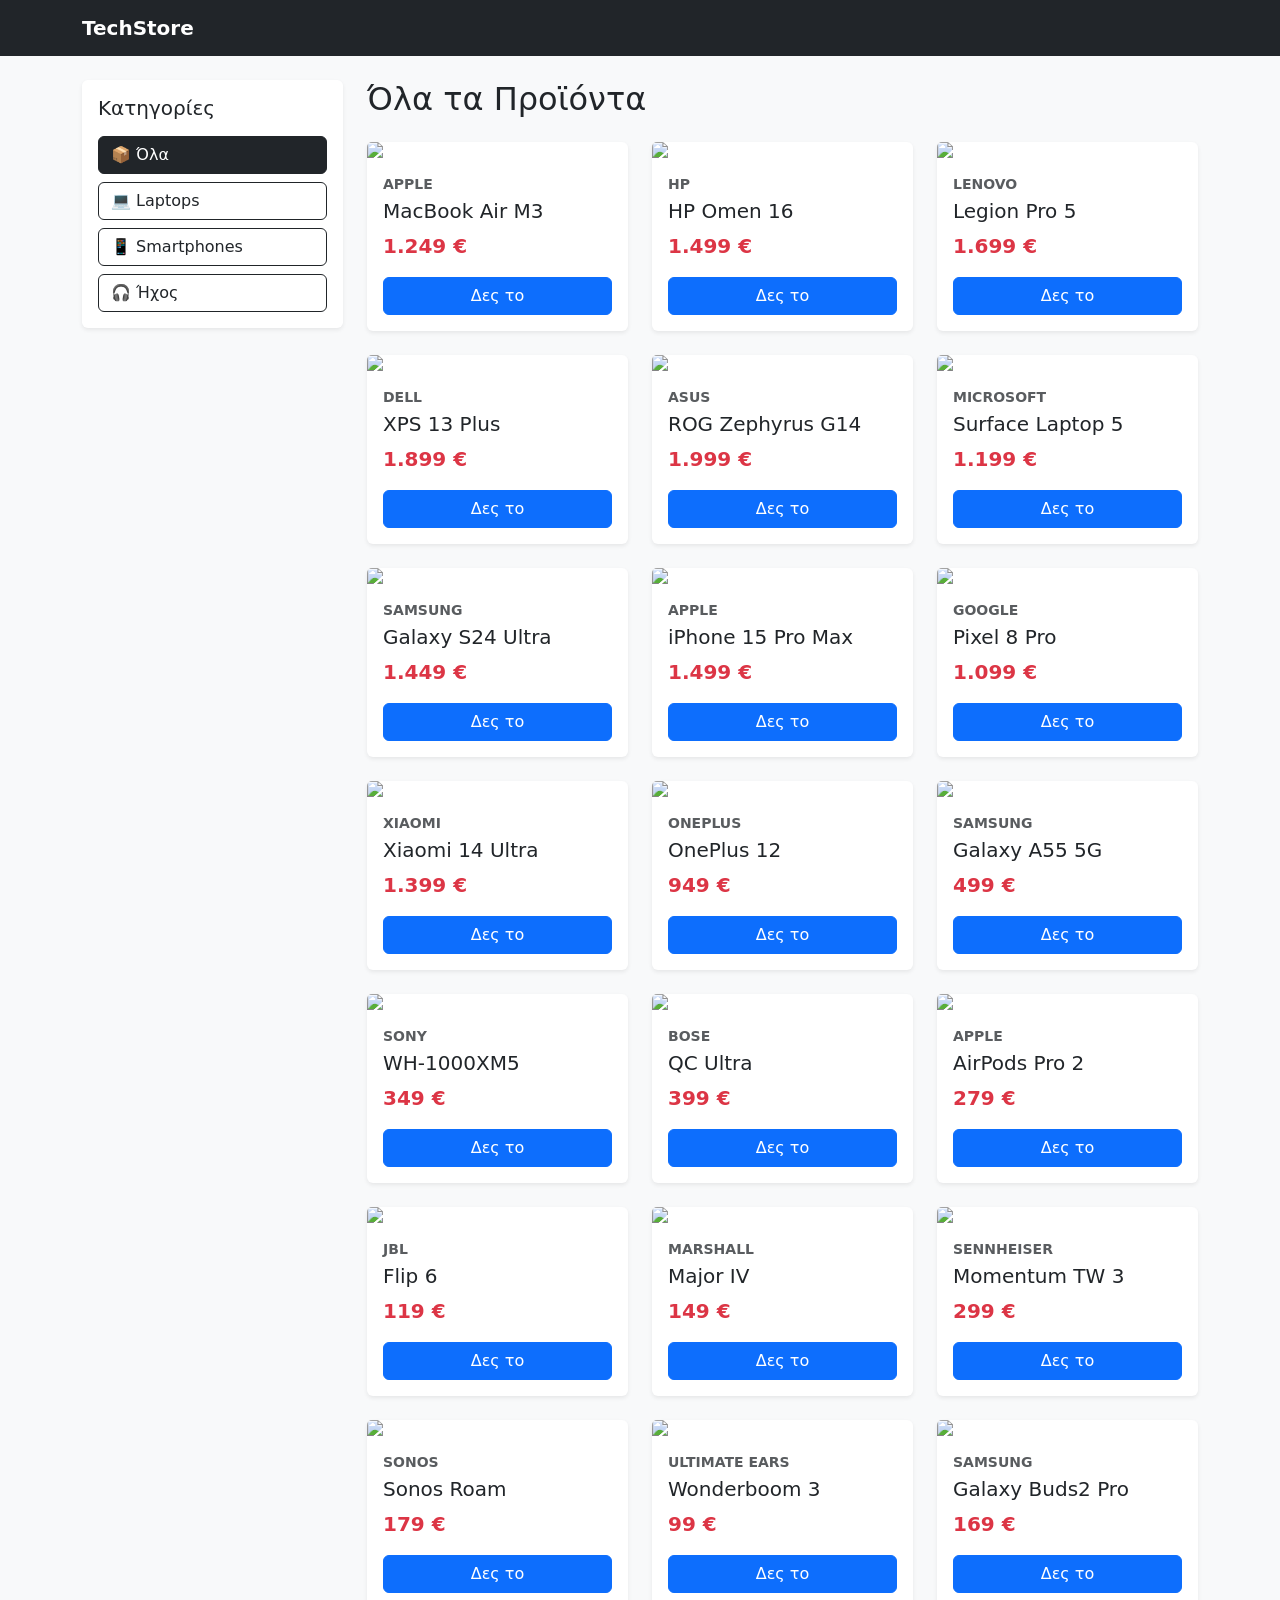
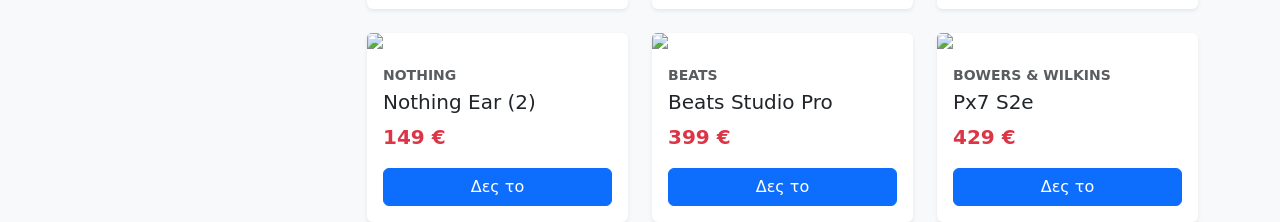
==== fake_site/index.html @ 783bf2b7 "Adding the fake_site directory that contains the html code" ====
<!DOCTYPE html>
<html lang="el">
<head>
    <meta charset="UTF-8">
    <title>TechStore</title>
    <link href="https://cdn.jsdelivr.net/npm/bootstrap@5.3.0/dist/css/bootstrap.min.css" rel="stylesheet">
</head>
<body class="bg-light">

    <nav class="navbar navbar-dark bg-dark mb-4 sticky-top">
        <div class="container">
            <a class="navbar-brand fw-bold" href="index.html">TechStore</a>
        </div>
    </nav>

    <div class="container">
        <div class="row">
            
            <div class="col-md-3">
                <div class="card p-3 shadow-sm border-0 sticky-top" style="top: 80px;">
                    <h5 class="mb-3">Κατηγορίες</h5>
                    <div class="d-grid gap-2">
                        <button class="btn btn-outline-dark text-start active" onclick="filterProducts('all', this)">📦 Όλα</button>
                        <button class="btn btn-outline-dark text-start" onclick="filterProducts('laptops', this)">💻 Laptops</button>
                        <button class="btn btn-outline-dark text-start" onclick="filterProducts('phones', this)">📱 Smartphones</button>
                        <button class="btn btn-outline-dark text-start" onclick="filterProducts('audio', this)">🎧 Ήχος</button>
                    </div>
                </div>
            </div>

            <div class="col-md-9">
                <h2 id="category-title" class="mb-4">Όλα τα Προϊόντα</h2>
                <div id="product-grid" class="row row-cols-1 row-cols-md-3 g-4">
                    </div>
            </div>
        </div>
    </div>

    <script>
        // the products
        const products = [
    // laptops
    {
        id: 1, category: 'laptops', brand: 'Apple', title: 'MacBook Air M3', price: '1.249 €', 
        image: 'https://www.notebookcheck.net/fileadmin/Notebooks/Apple/MacBook_Air_13_M3_10C_GPU/IMG_2758.JPG',
        specs: { cpu: 'Apple M3 Chip', ram: '8GB Unified', storage: '256GB SSD', screen: '13.6" Liquid Retina', battery: '18 Ώρες' },
        reviews: ['Η μπαταρία κρατάει αιώνια.', 'Ιδανικό για φοιτητές.', 'Το Midnight χρώμα γεμίζει δαχτυλιές.']
    },
    {
        id: 2, category: 'laptops', brand: 'HP', title: 'HP Omen 16', price: '1.499 €', 
        image: 'https://a.scdn.gr/images/sku_main_images/043990/43990797/xlarge_20250702144152_hp_omen_16_xf0003nv_16_1_ips_fhd_165hz_ryzen_7_7840hs_16gb_1tb_ssd_geforce_rtx_4070_w11_home_black_gr_keyboard.jpeg',
        specs: { cpu: 'Intel Core i7-13700H', gpu: 'NVIDIA RTX 4060', ram: '16GB DDR5', storage: '512GB NVMe', screen: '16.1" FHD 144Hz' },
        reviews: ['Το Cyberpunk τρέχει τέλεια.', 'Ζεσταίνεται αρκετά.', 'Πολύ καλή ποιότητα κατασκευής.']
    },
    {
        id: 7, category: 'laptops', brand: 'Lenovo', title: 'Legion Pro 5', price: '1.699 €', 
        image: 'https://a.scdn.gr/images/sku_main_images/050547/50547742/xlarge_20240216100731_lenovo_legion_pro_5_16irx9_16_ips_165hz_i9_14900hx_32gb_1tb_ssd_geforce_rtx_4070_onyx_grey_gr_keyboard.jpeg',
        specs: { cpu: 'AMD Ryzen 7 7745HX', gpu: 'NVIDIA RTX 4070', ram: '32GB DDR5', storage: '1TB SSD', screen: '16" WQHD+ 240Hz' },
        reviews: ['Κτήνος για gaming.', 'Η οθόνη είναι απίστευτη.', 'Το τροφοδοτικό είναι τεράστιο.']
    },
    {
        id: 8, category: 'laptops', brand: 'Dell', title: 'XPS 13 Plus', price: '1.899 €', 
        image: 'https://a.scdn.gr/images/sku_images/061473/61473255/20220622163127_f85e7479.jpeg',
        specs: { cpu: 'Intel Core i7-1360P', ram: '16GB LPDDR5', storage: '512GB SSD', screen: '13.4" OLED 3.5K', feature: 'Touch Bar' },
        reviews: ['Το πιο όμορφο laptop.', 'Δεν έχει θύρα ακουστικών.', 'Η OLED οθόνη είναι όλα τα λεφτά.']
    },
    {
        id: 9, category: 'laptops', brand: 'Asus', title: 'ROG Zephyrus G14', price: '1.999 €', 
        image: 'https://dlcdnwebimgs.asus.com/gain/BA146EC2-FF9D-4A8E-A91A-C9F864DE6BBB',
        specs: { cpu: 'AMD Ryzen 9 7940HS', gpu: 'RTX 4060', ram: '16GB', storage: '1TB NVMe', screen: '14" Nebula HDR' },
        reviews: ['Απίστευτα δυνατό για το μέγεθός του.', 'Η οθόνη είναι πολύ φωτεινή.', 'Ανεβάζει θερμοκρασία εύκολα.']
    },
    {
        id: 10, category: 'laptops', brand: 'Microsoft', title: 'Surface Laptop 5', price: '1.199 €', 
        image: 'https://i.ytimg.com/vi/9_FQW36r0n8/maxresdefault.jpg',
        specs: { cpu: 'Intel Evo i5', ram: '8GB', storage: '256GB', screen: '13.5" PixelSense', feature: 'Touchscreen' },
        reviews: ['Ποιότητα κατασκευής κορυφαία.', 'Μεγάλα bezels γύρω από την οθόνη.', 'Πολύ ελαφρύ.']
    },

    // smartphones
    {
        id: 3, category: 'phones', brand: 'Samsung', title: 'Galaxy S24 Ultra', price: '1.449 €', 
        image: 'https://bbpcdn.pstatic.gr/bpimg3/9Ra2T/1TofLw_SX340/1734611790/samsung-galaxy-s24-ultra-256gb.webp',
        specs: { cpu: 'Snapdragon 8 Gen 3', ram: '12GB', storage: '256GB', camera: '200MP Main', battery: '5000mAh', feature: 'S-Pen' },
        reviews: ['Το ζουμ είναι μαγικό.', 'Μεγάλο και βαρύ.', 'Η οθόνη δεν γυαλίζει καθόλου.']
    },
    {
        id: 4, category: 'phones', brand: 'Apple', title: 'iPhone 15 Pro Max', price: '1.499 €', 
        image: 'https://smartbee.gr/image/cache/catalog/%CE%A0%CE%A1%CE%9F%CE%99%CE%9F%CE%9D%CE%A4%CE%91/19-550x550h.jpeg',
        specs: { cpu: 'A17 Pro', ram: '8GB', storage: '256GB', camera: '48MP / 5x Zoom', battery: '4422mAh', feature: 'Titanium Body' },
        reviews: ['Βίντεο κινηματογραφικού επιπέδου.', 'Η μπαταρία βγάζει άνετα τη μέρα.', 'Ζεσταίνεται στη φόρτιση.']
    },
    {
        id: 11, category: 'phones', brand: 'Google', title: 'Pixel 8 Pro', price: '1.099 €', 
        image: 'https://cdn.lagonika.gr/uploads/offers/2024/07/7170fm_WL_9_EL_AC_SL_1500_b4463d49e8.jpg',
        specs: { cpu: 'Google Tensor G3', ram: '12GB', storage: '128GB', camera: '50MP AI', battery: '5050mAh', feature: 'Magic Editor' },
        reviews: ['Οι πιο έξυπνες λειτουργίες AI.', 'Οι φωτογραφίες είναι απίστευτα ρεαλιστικές.', 'Το ξεκλείδωμα προσώπου θέλει φως.']
    },
    {
        id: 12, category: 'phones', brand: 'Xiaomi', title: 'Xiaomi 14 Ultra', price: '1.399 €', 
        image: 'https://i02.appmifile.com/91_operatorx_operatorx_opx/24/02/2024/4eafcd40186edde466860564f9ff71e9.png',
        specs: { cpu: 'Snapdragon 8 Gen 3', ram: '16GB', storage: '512GB', camera: 'Leica Quad Lens', battery: '5000mAh', feature: '90W Charging' },
        reviews: ['Φορτίζει σε 30 λεπτά!', 'Η κάμερα είναι DSLR τσέπης.', 'Το λειτουργικό έχει διαφημίσεις.']
    },
    {
        id: 13, category: 'phones', brand: 'OnePlus', title: 'OnePlus 12', price: '949 €', 
        image: 'https://oasis.opstatics.com/content/dam/oasis/page/2023/cn/12/12-green.png',
        specs: { cpu: 'Snapdragon 8 Gen 3', ram: '16GB', storage: '512GB', camera: 'Hasselblad', battery: '5400mAh', feature: '100W Charging' },
        reviews: ['Η μπαταρία είναι τέρας.', 'Το πιο γρήγορο Android.', 'Η κάμερα βελτιώθηκε πολύ.']
    },
    {
        id: 14, category: 'phones', brand: 'Samsung', title: 'Galaxy A55 5G', price: '499 €', 
        image: 'https://cdn-files.kimovil.com/default/0009/97/thumb_896036_default_big.jpg',
        specs: { cpu: 'Exynos 1480', ram: '8GB', storage: '128GB', camera: '50MP', battery: '5000mAh', screen: 'Super AMOLED' },
        reviews: ['Τίμιο για τα λεφτά του.', 'Ωραία κατασκευή από αλουμίνιο.', 'Λίγο αργό στη φόρτιση.']
    },

    // audio
    {
        id: 5, category: 'audio', brand: 'Sony', title: 'WH-1000XM5', price: '349 €', 
        image: 'https://m.media-amazon.com/images/I/61BGLYEN-xL._AC_UF894,1000_QL80_.jpg',
        specs: { type: 'Over-Ear', anc: 'Κορυφαίο', battery: '30 Ώρες', connection: 'Bluetooth 5.2', feature: 'Multipoint' },
        reviews: ['Απόλυτη ησυχία στο μετρό.', 'Λίγο άβολα με γυαλιά.', 'Ο ήχος είναι κρύσταλλο.']
    },
    {
        id: 6, category: 'audio', brand: 'Bose', title: 'QC Ultra', price: '399 €', 
        image: 'https://audiogroup.com.gr/cdn/shop/files/CREA-1001_QCUH24_White_ThreeQuarter_Left_PhoneComp_x2a_RGB.jpg?v=1726080826',
        specs: { type: 'Over-Ear', anc: 'CustomTune', battery: '24 Ώρες', connection: 'Bluetooth 5.3', feature: 'Immersive Audio' },
        reviews: ['Τα πιο άνετα ακουστικά.', 'Το Immersive Audio είναι εντυπωσιακό.', 'Η μπαταρία θα μπορούσε να είναι καλύτερη.']
    },
    {
        id: 15, category: 'audio', brand: 'Apple', title: 'AirPods Pro 2', price: '279 €', 
        image: 'https://c.scdn.gr/ds/c2c/item_images/h-RY01n82jFr/thumbnail_20260103040127_92cdaa91.jpeg',
        specs: { type: 'In-Ear', anc: '2x Καλύτερο', battery: '6+30 Ώρες', connection: 'Bluetooth 5.3', feature: 'H2 Chip' },
        reviews: ['Συνδέονται ακαριαία με iPhone.', 'Το ANC είναι μαγικό για το μέγεθος.', 'Πέφτουν από τα αυτιά μου στο τρέξιμο.']
    },
    {
        id: 16, category: 'audio', brand: 'JBL', title: 'Flip 6', price: '119 €', 
        image: 'https://d.scdn.gr/images/sku_main_images/031085/31085273/xlarge_20210920101722_jbl_flip_6_adiavrocho_icheio_bluetooth_me_12_ores_leitourgias_black.jpeg',
        specs: { type: 'Ηχείο', power: '20W RMS', battery: '12 Ώρες', feature: 'Αδιάβροχο IP67', connection: 'Bluetooth 5.1' },
        reviews: ['Πολύ δυνατό μπάσο.', 'Το παίρνω παντού στην παραλία.', 'Δεν έχει μικρόφωνο για κλήσεις.']
    },
    {
        id: 17, category: 'audio', brand: 'Marshall', title: 'Major IV', price: '149 €', 
        image: 'https://assets.egalaxy.gr/media/catalog/product/cache/b2d63a3599e7f10a16c1d8d02b7a556e/1/0/1005773_1.jpg',
        specs: { type: 'On-Ear', battery: '80+ Ώρες', connection: 'Bluetooth 5.0', feature: 'Ασύρματη Φόρτιση', design: 'Retro' },
        reviews: ['Ξεχνάω πότε τα φόρτισα τελευταία φορά.', 'Πιέζουν τα αυτιά μετά από λίγη ώρα.', 'Πολύ στιλάτα.']
    },
    {
        id: 18, category: 'audio', brand: 'Sennheiser', title: 'Momentum TW 3', price: '299 €', 
        image: 'https://m.media-amazon.com/images/I/6165ykR16dL.jpg',
        specs: { type: 'In-Ear', anc: 'Adaptive', battery: '28 Ώρες', connection: 'aptX Adaptive', feature: 'High-Res Audio' },
        reviews: ['Ο καλύτερος ήχος σε ψείρες.', 'Η θήκη είναι λίγο μεγάλη.', 'Η εφαρμογή κολλάει καμιά φορά.']
    },
    {
        id: 19, category: 'audio', brand: 'Sonos', title: 'Sonos Roam', price: '179 €', 
        image: 'https://www.germanos.gr/images/type6/20433290/20433290_BluetoothSONOSRoam2_medium_0.png',
        specs: { type: 'Φορητό Ηχείο', power: 'WiFi & Bluetooth', battery: '10 Ώρες', feature: 'Αδιάβροχο IP67', connection: 'AirPlay 2' },
        reviews: ['Ο ήχος είναι απίστευτος για το μέγεθός του.', 'Συνδέεται τέλεια με το σύστημα Sonos σπίτι.', 'Η μπαταρία πέφτει λίγο γρήγορα σε αναμονή.']
    },
    {
        id: 20, category: 'audio', brand: 'Ultimate Ears', title: 'Wonderboom 3', price: '99 €', 
        image: 'https://c.scdn.gr/images/sku_main_images/039812/39812705/xlarge_20221201180537_logitech_wonderboom_3_984_001829_icheio_bluetooth_8_5w_me_diarkeia_mpatarias_eos_14_ores_mayro.jpeg',
        specs: { type: 'Ηχείο 360°', power: 'Outdoor Mode', battery: '14 Ώρες', feature: 'Επιπλέει στο νερό', connection: 'Bluetooth' },
        reviews: ['Είναι κυριολεκτικά αθάνατο, μου έπεσε από τον 2ο όροφο.', 'Πολύ δυνατός ήχος.', 'Κρίμα που φορτίζει ακόμα με micro-USB.']
    },
    {
        id: 21, category: 'audio', brand: 'Samsung', title: 'Galaxy Buds2 Pro', price: '169 €', 
        image: 'https://www.zdnet.com/a/img/resize/cb0c294086b6e74591369135f7dc061c7fa3926e/2022/08/12/50f0ef5f-885c-4449-a633-992f70ba7c67/galaxy-buds-2-pro-2.jpg?auto=webp&fit=crop&height=1200&width=1200',
        specs: { type: 'In-Ear', anc: 'Intelligent ANC', battery: '5+18 Ώρες', connection: 'Bluetooth 5.3', feature: '24-bit Hi-Fi' },
        reviews: ['Κάθονται τέλεια στο αυτί.', 'Ο ήχος 360 μοιρών είναι εντυπωσιακός.', 'Το ματ φινίρισμα είναι πολύ ωραίο.']
    },
    {
        id: 22, category: 'audio', brand: 'Nothing', title: 'Nothing Ear (2)', price: '149 €', 
        image: 'https://b.scdn.gr/images/sku_main_images/044721/44721754/xlarge_20230727110444_nothing_ear_2_in_ear_bluetooth_handsfree_akoustika_me_antochi_ston_idrota_kai_thiki_fortisis_mayra.jpeg',
        specs: { type: 'In-Ear', anc: 'Personalized', battery: '36 Ώρες (θήκη)', connection: 'LHDC 5.0', design: 'Διάφανο' },
        reviews: ['Το πιο cool σχέδιο της αγοράς.', 'Πολύ άνετα για πολλές ώρες.', 'Η εφαρμογή στο κινητό είναι εξαιρετική.']
    },
    {
        id: 23, category: 'audio', brand: 'Beats', title: 'Beats Studio Pro', price: '399 €', 
        image: 'https://m.media-amazon.com/images/I/61u-OaDSfQL._AC_UF894,1000_QL80_.jpg',
        specs: { type: 'Over-Ear', anc: 'Fully Adaptive', battery: '40 Ώρες', connection: 'USB-C Lossless', feature: 'Spatial Audio' },
        reviews: ['Το μπάσο είναι πολύ δυνατό.', 'Επιτέλους USB-C καλώδιο.', 'Τα μαξιλαράκια ζεσταίνουν μετά από ώρα.']
    },
    {
        id: 24, category: 'audio', brand: 'Bowers & Wilkins', title: 'Px7 S2e', price: '429 €', 
        image: 'https://static1.apothema.gr/files/productImages/s/bowers-wilkins-px7-s2e-asyrmata-bluetooth-over-ear-akoustika-me-30-ores-leitourgias-mayra-14-fp44520-6440551.jpg',
        specs: { type: 'Over-Ear', anc: 'Υβριδικό', battery: '30 Ώρες', connection: 'aptX Adaptive', design: 'Premium Υλικά' },
        reviews: ['Πολυτέλεια στο χέρι και στο αυτί.', 'Ο ήχος είναι για audiophiles.', 'Ακριβά αλλά αξίζουν.']
    }
];

        const grid = document.getElementById('product-grid');
        const title = document.getElementById('category-title');

        
        function displayProducts(items) {
            grid.innerHTML = '';
            items.forEach(product => {
                grid.innerHTML += `
                    <div class="col">
                        <div class="card h-100 shadow-sm border-0 product-card">
                            <img src="${product.image}" class="card-img-top">
                            <div class="card-body d-flex flex-column">
                                <small class="text-muted text-uppercase fw-bold">${product.brand}</small>
                                <h5 class="card-title mt-1">${product.title}</h5>
                                <p class="text-danger fw-bold fs-5">${product.price}</p>
                                <a href="product.html?id=${product.id}" class="btn btn-primary mt-auto">Δες το</a>
                            </div>
                        </div>
                    </div>`;
            });
        }

        // filters
        function filterProducts(category, btn) {
            document.querySelectorAll('.btn-outline-dark').forEach(b => b.classList.remove('active'));
            btn.classList.add('active');
            
            if (category === 'all') {
                title.innerText = "Όλα τα Προϊόντα";
                displayProducts(products);
            } else {
                title.innerText = category.charAt(0).toUpperCase() + category.slice(1);
                const filtered = products.filter(p => p.category === category);
                displayProducts(filtered);
            }
        }

        displayProducts(products);
    </script>
</body>
</html>
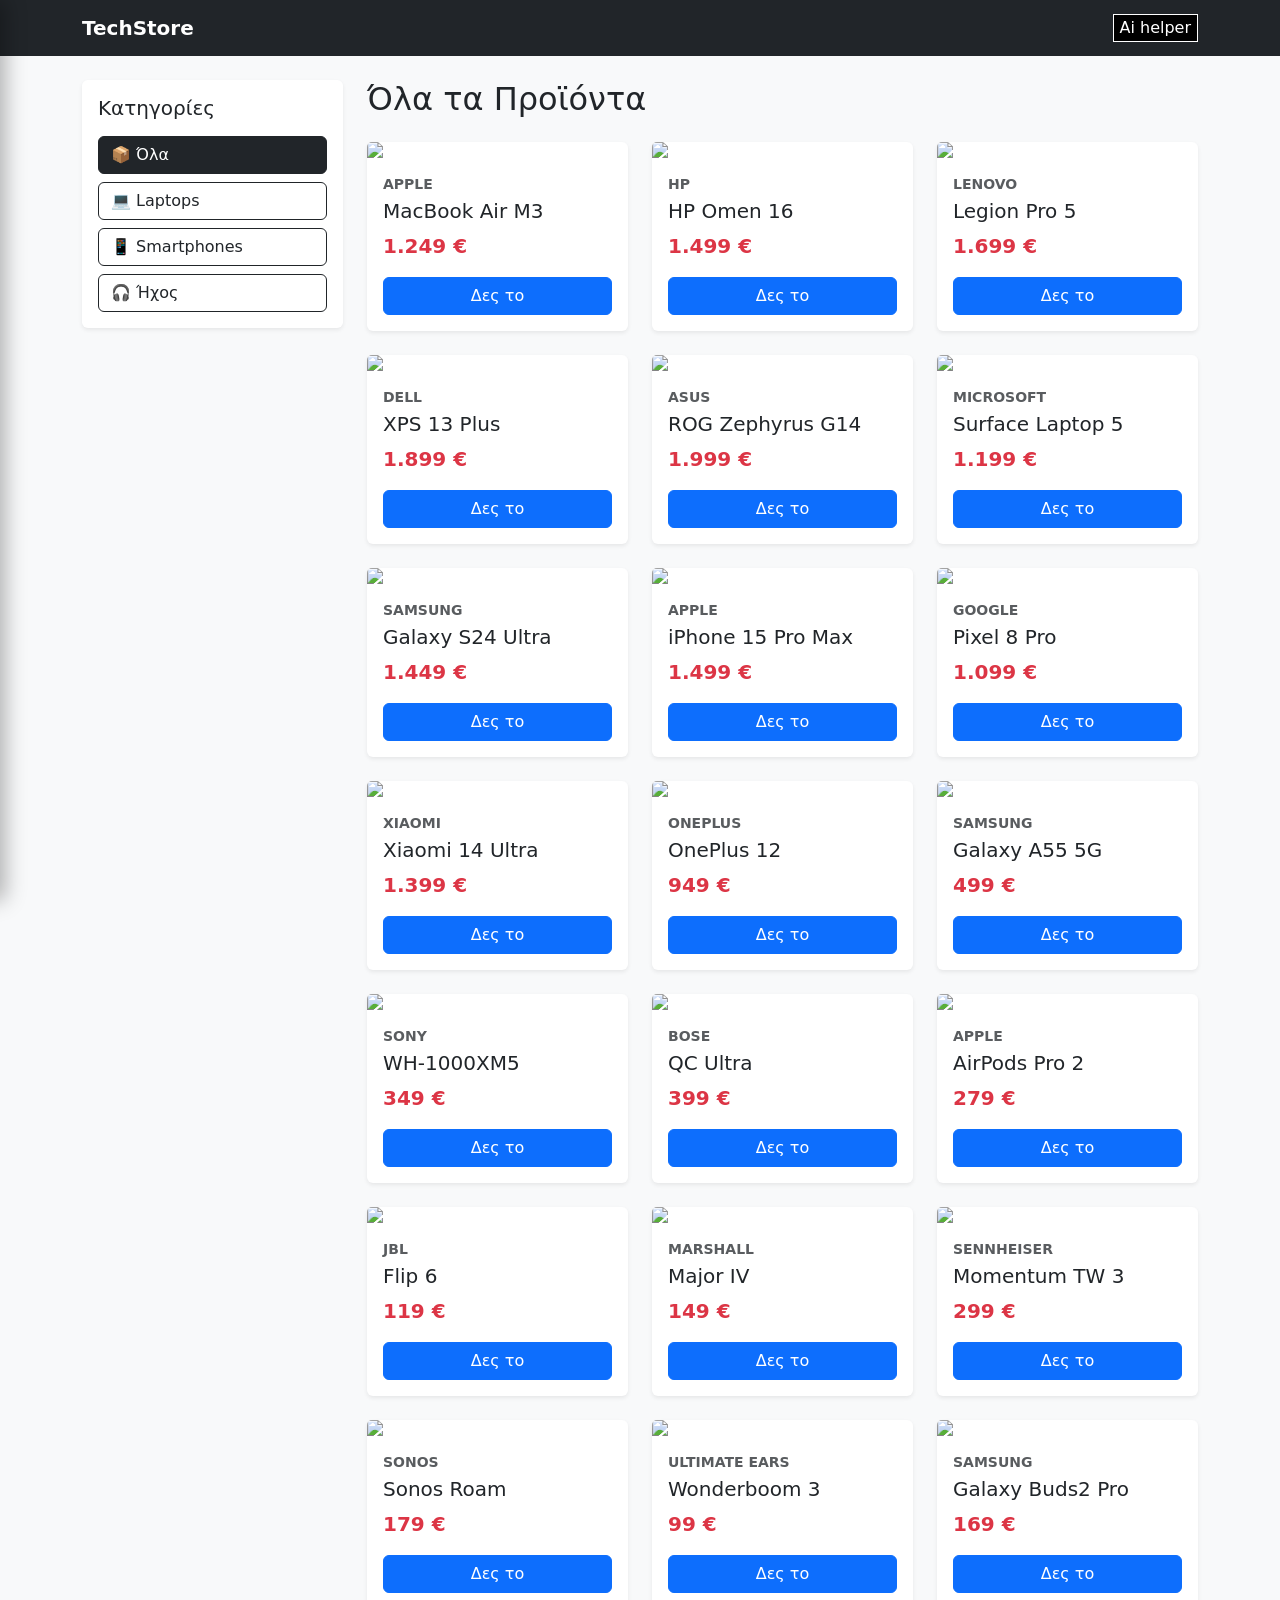
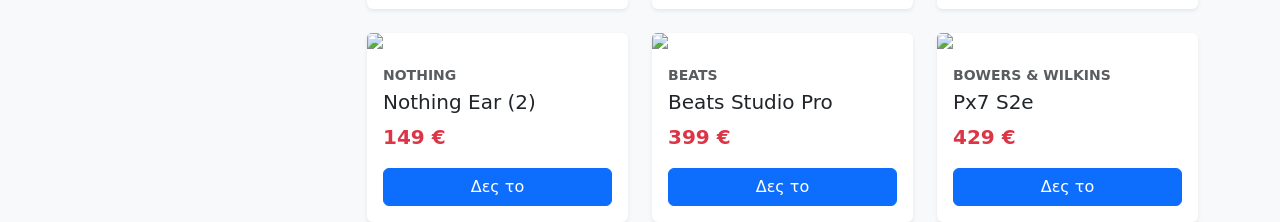
==== commit f1e1db1f: "fake site working somehow" ====
--- a/fake_site/index.html
+++ b/fake_site/index.html
@@ -1,43 +1,133 @@
 <!DOCTYPE html>
 <html lang="el">
 <head>
-    <meta charset="UTF-8">
-    <title>TechStore</title>
-    <link href="https://cdn.jsdelivr.net/npm/bootstrap@5.3.0/dist/css/bootstrap.min.css" rel="stylesheet">
+<meta charset="UTF-8">
+<title>TechStore</title>
+<link href="https://cdn.jsdelivr.net/npm/bootstrap@5.3.0/dist/css/bootstrap.min.css" rel="stylesheet">
+
+<style>
+#popup{
+    background-color: black;
+    color: white;
+    border: 1px solid white;
+}
+
+/* Dark overlay */
+.overlay {
+    position: fixed;
+    top: 0;
+    left: 0;
+    width: 100%;
+    height: 100%;
+    background: rgba(0,0,0,0.4);
+    opacity: 0;
+    visibility: hidden;
+    transition: 0.3s ease;
+    z-index: 9998;
+}
+
+.overlay.active {
+    opacity: 1;
+    visibility: visible;
+}
+
+/* Sliding Chat Panel */
+.chat-modal {
+    position: fixed;
+    top: 0;
+    left: -400px;
+    width: 400px;
+    height: 100%;
+    background: white;
+    box-shadow: 5px 0 20px rgba(0,0,0,0.3);
+    transition: left 0.4s ease;
+    z-index: 9999;
+}
+
+.chat-modal.open {
+    left: 0;
+}
+
+.chat-modal iframe {
+    width: 100%;
+    height: 100%;
+    border: none;
+}
+
+.close-btn {
+    position: absolute;
+    top: 10px;
+    right: 15px;
+    font-size: 22px;
+    cursor: pointer;
+    z-index: 10000;
+}
+</style>
 </head>
+
 <body class="bg-light">
 
-    <nav class="navbar navbar-dark bg-dark mb-4 sticky-top">
-        <div class="container">
-            <a class="navbar-brand fw-bold" href="index.html">TechStore</a>
-        </div>
-    </nav>
-
+<nav class="navbar navbar-dark bg-dark mb-4 sticky-top">
     <div class="container">
-        <div class="row">
-            
-            <div class="col-md-3">
-                <div class="card p-3 shadow-sm border-0 sticky-top" style="top: 80px;">
-                    <h5 class="mb-3">Κατηγορίες</h5>
-                    <div class="d-grid gap-2">
-                        <button class="btn btn-outline-dark text-start active" onclick="filterProducts('all', this)">📦 Όλα</button>
-                        <button class="btn btn-outline-dark text-start" onclick="filterProducts('laptops', this)">💻 Laptops</button>
-                        <button class="btn btn-outline-dark text-start" onclick="filterProducts('phones', this)">📱 Smartphones</button>
-                        <button class="btn btn-outline-dark text-start" onclick="filterProducts('audio', this)">🎧 Ήχος</button>
-                    </div>
+        <a class="navbar-brand fw-bold" href="index.html">TechStore</a>
+        <button id="popup">Ai helper</button>
+    </div>
+</nav>
+
+<!-- Overlay -->
+<div id="overlay" class="overlay"></div>
+
+<!-- Sliding Chat -->
+<div id="chatModal" class="chat-modal">
+    <span class="close-btn">&times;</span>
+    <iframe src="ui.html"></iframe>
+</div>
+
+<div class="container">
+    <div class="row">
+        <div class="col-md-3">
+            <div class="card p-3 shadow-sm border-0 sticky-top" style="top: 80px;">
+                <h5 class="mb-3">Κατηγορίες</h5>
+                <div class="d-grid gap-2">
+                    <button class="btn btn-outline-dark text-start active" onclick="filterProducts('all', this)">📦 Όλα</button>
+                    <button class="btn btn-outline-dark text-start" onclick="filterProducts('laptops', this)">💻 Laptops</button>
+                    <button class="btn btn-outline-dark text-start" onclick="filterProducts('phones', this)">📱 Smartphones</button>
+                    <button class="btn btn-outline-dark text-start" onclick="filterProducts('audio', this)">🎧 Ήχος</button>
                 </div>
             </div>
-
-            <div class="col-md-9">
-                <h2 id="category-title" class="mb-4">Όλα τα Προϊόντα</h2>
-                <div id="product-grid" class="row row-cols-1 row-cols-md-3 g-4">
-                    </div>
-            </div>
+        </div>
+
+        <div class="col-md-9">
+            <h2 id="category-title" class="mb-4">Όλα τα Προϊόντα</h2>
+            <div id="product-grid" class="row row-cols-1 row-cols-md-3 g-4"></div>
         </div>
     </div>
-
-    <script>
-        // the products
+</div>
+
+<script>
+// Chat open / close
+const popupBtn = document.getElementById("popup");
+const modal = document.getElementById("chatModal");
+const closeBtn = document.querySelector(".close-btn");
+const overlay = document.getElementById("overlay");
+
+popupBtn.addEventListener("click", () => {
+    modal.classList.add("open");
+    overlay.classList.add("active");
+});
+
+function closeChat(){
+    modal.classList.remove("open");
+    overlay.classList.remove("active");
+}
+
+closeBtn.addEventListener("click", closeChat);
+overlay.addEventListener("click", closeChat);
+</script>
+
+<!-- YOUR PRODUCTS SCRIPT (unchanged) -->
+<script>
+// the products
         const products = [
     // laptops
     {
@@ -228,6 +318,7 @@
         }
 
         displayProducts(products);
-    </script>
+</script>
+
 </body>
-</html>+</html>
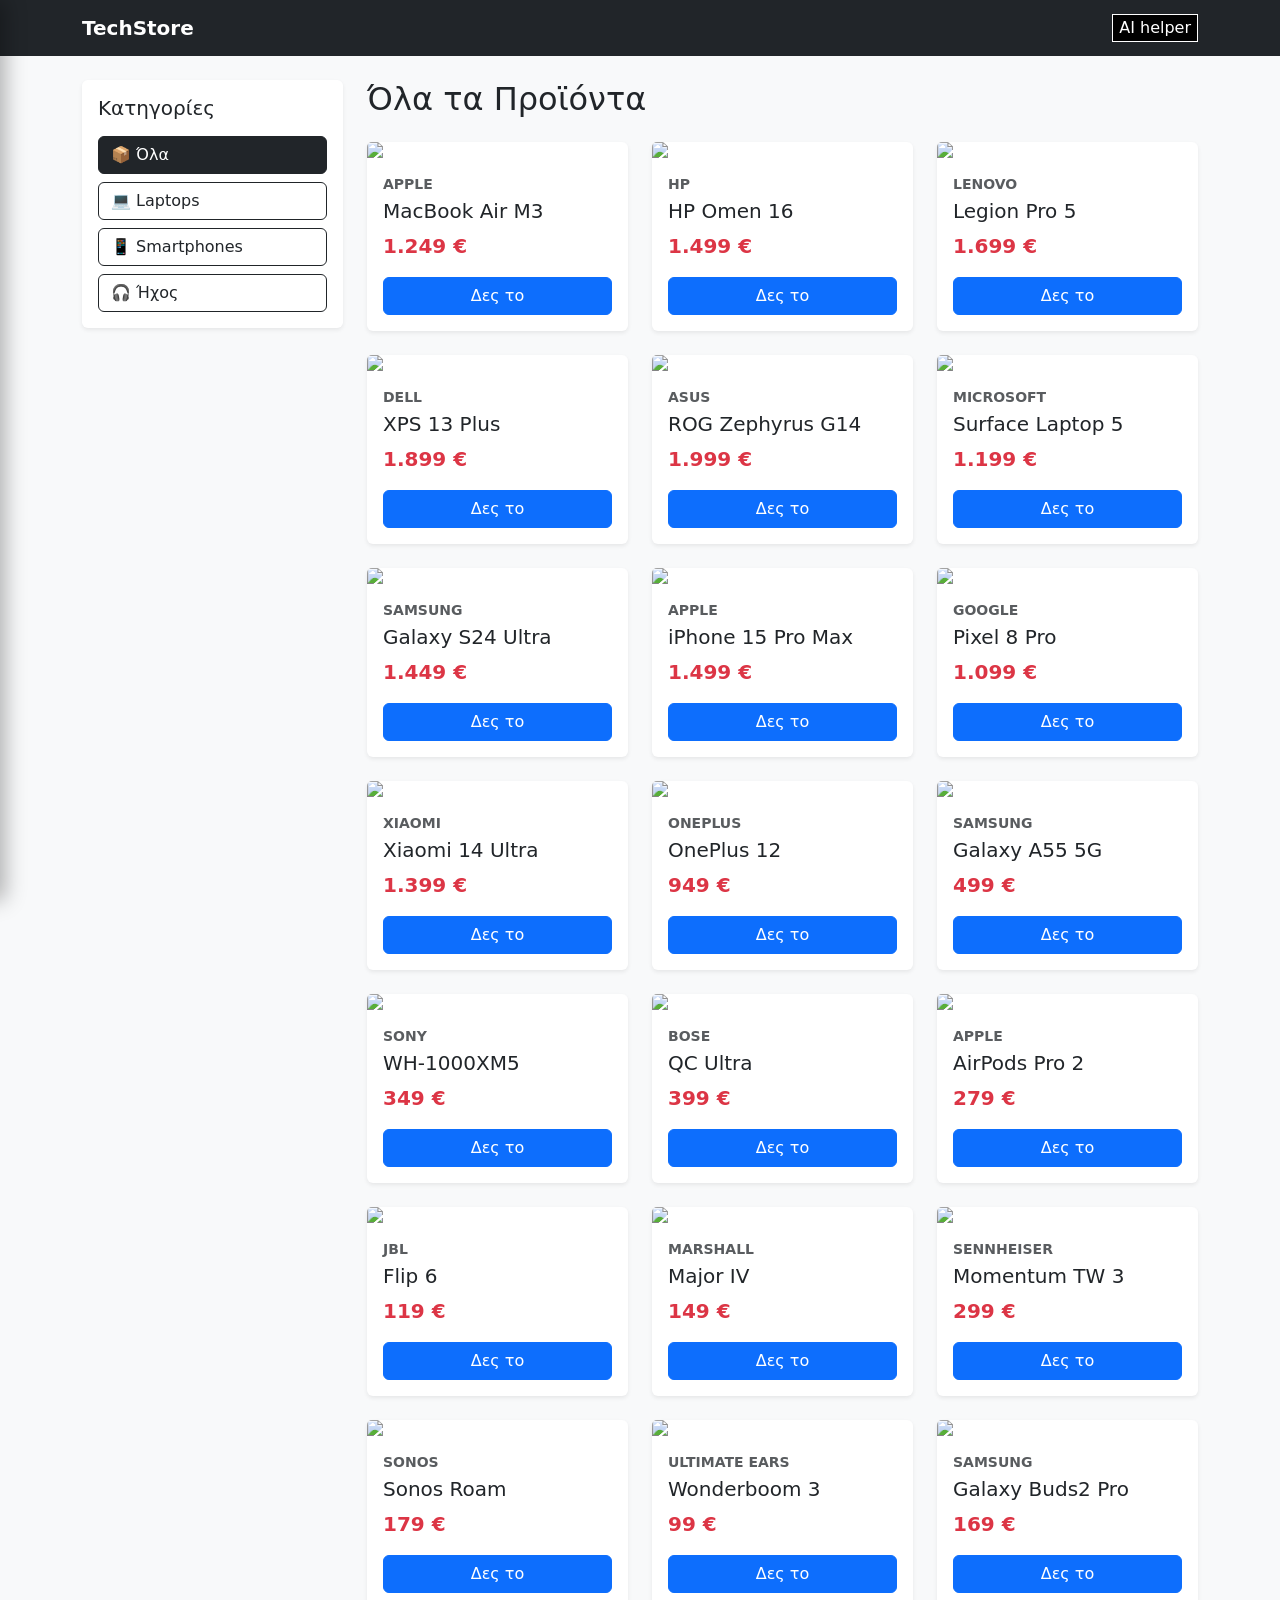
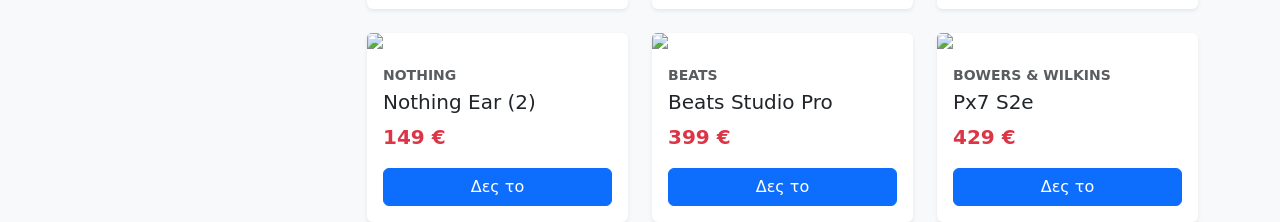
==== commit 50bdb7f2: "Update" ====
--- a/fake_site/index.html
+++ b/fake_site/index.html
@@ -35,8 +35,8 @@
 .chat-modal {
     position: fixed;
     top: 0;
-    left: -400px;
-    width: 400px;
+    left: -500px;
+    width: 500px;
     height: 100%;
     background: white;
     box-shadow: 5px 0 20px rgba(0,0,0,0.3);
@@ -70,7 +70,7 @@
 <nav class="navbar navbar-dark bg-dark mb-4 sticky-top">
     <div class="container">
         <a class="navbar-brand fw-bold" href="index.html">TechStore</a>
-        <button id="popup">Ai helper</button>
+        <button id="popup">AI helper</button>
     </div>
 </nav>
 
@@ -79,7 +79,7 @@
 
 <!-- Sliding Chat -->
 <div id="chatModal" class="chat-modal">
-    <span class="close-btn">&times;</span>
+    
     <iframe src="ui.html"></iframe>
 </div>
 
@@ -108,7 +108,6 @@
 // Chat open / close
 const popupBtn = document.getElementById("popup");
 const modal = document.getElementById("chatModal");
-const closeBtn = document.querySelector(".close-btn");
 const overlay = document.getElementById("overlay");
 
 popupBtn.addEventListener("click", () => {
@@ -121,7 +120,6 @@
     overlay.classList.remove("active");
 }
 
-closeBtn.addEventListener("click", closeChat);
 overlay.addEventListener("click", closeChat);
 </script>
 
@@ -320,5 +318,19 @@
         displayProducts(products);
 </script>
 
+<script>
+        document.addEventListener('DOMContentLoaded', () => {
+            const chatModal = document.getElementById('chatModal');
+
+            // Ακούει για κλικ σε όλο το κεντρικό παράθυρο του site
+            window.addEventListener('click', (event) => {
+                // Αν το κλικ έγινε ακριβώς πάνω στο φόντο (chatModal)
+                if (event.target === chatModal) {
+                    closeChat();
+                }
+            });
+        });
+    </script>
 </body>
 </html>
+
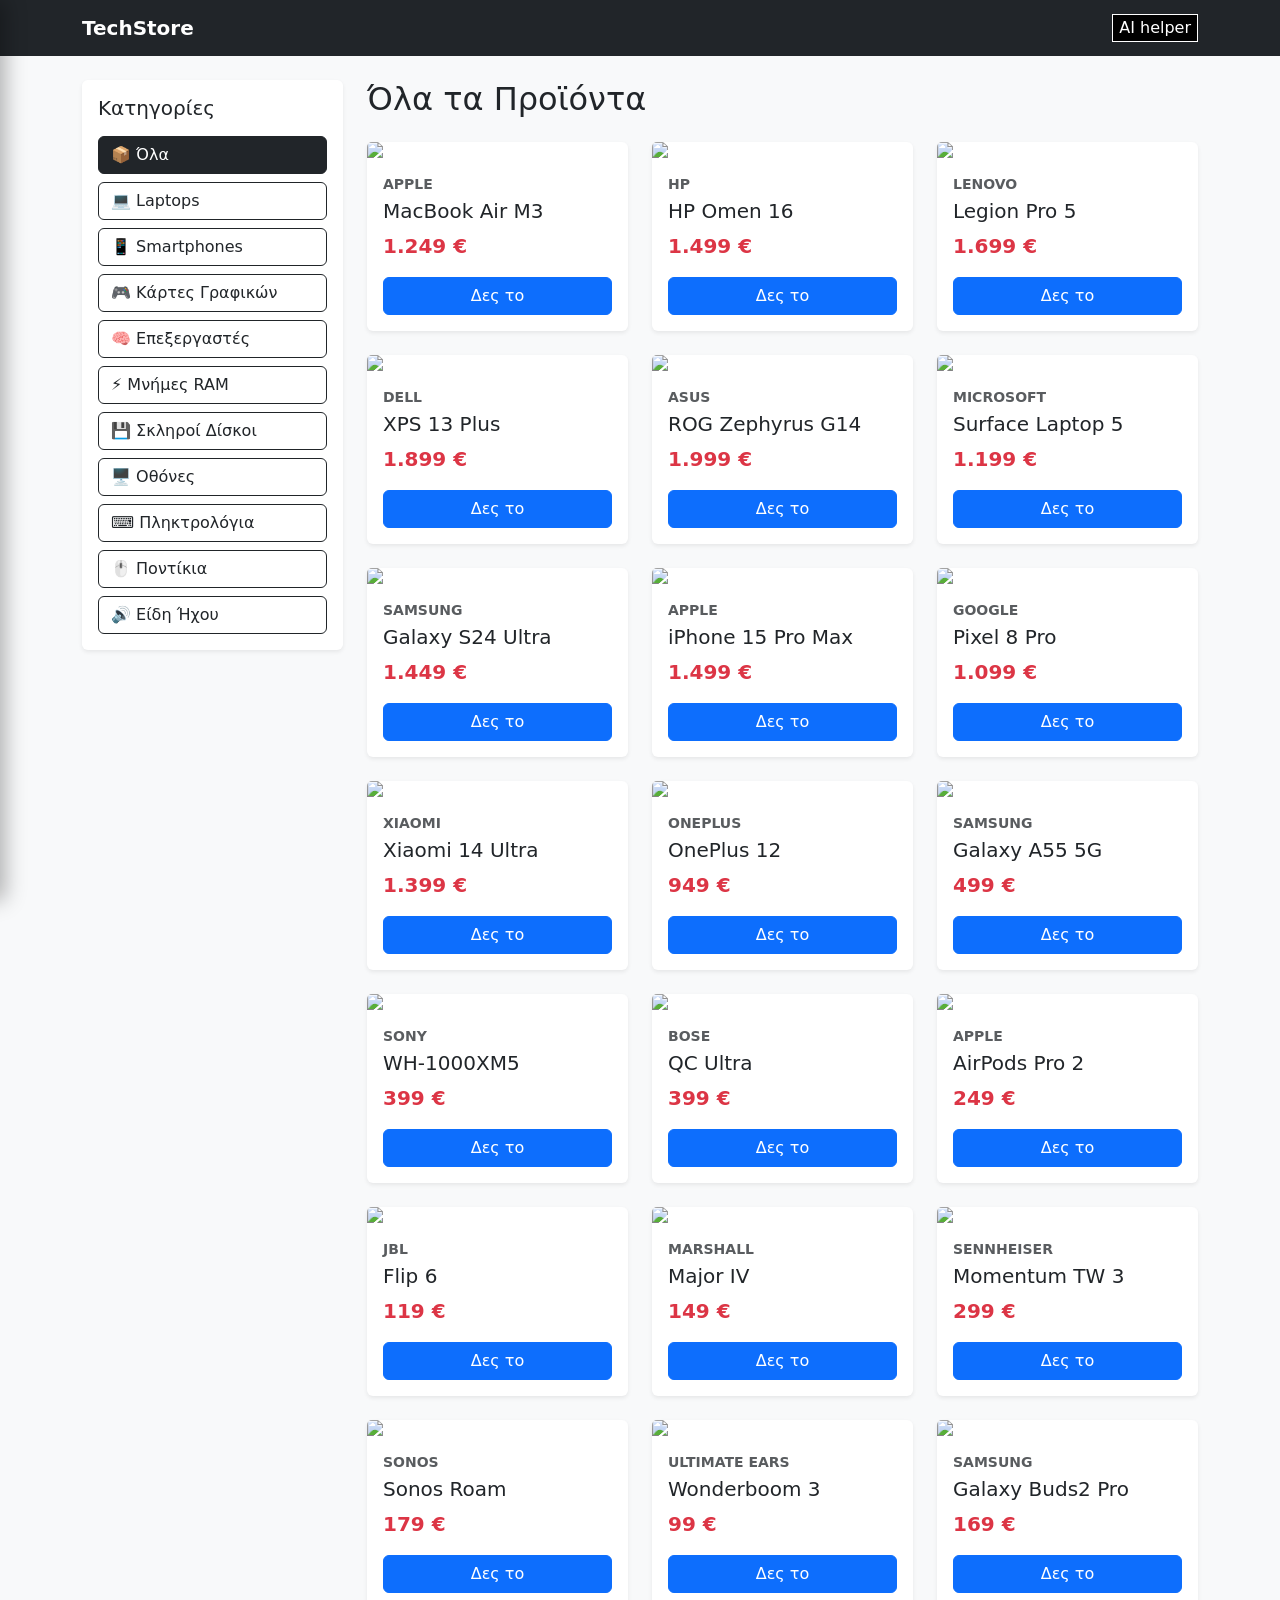
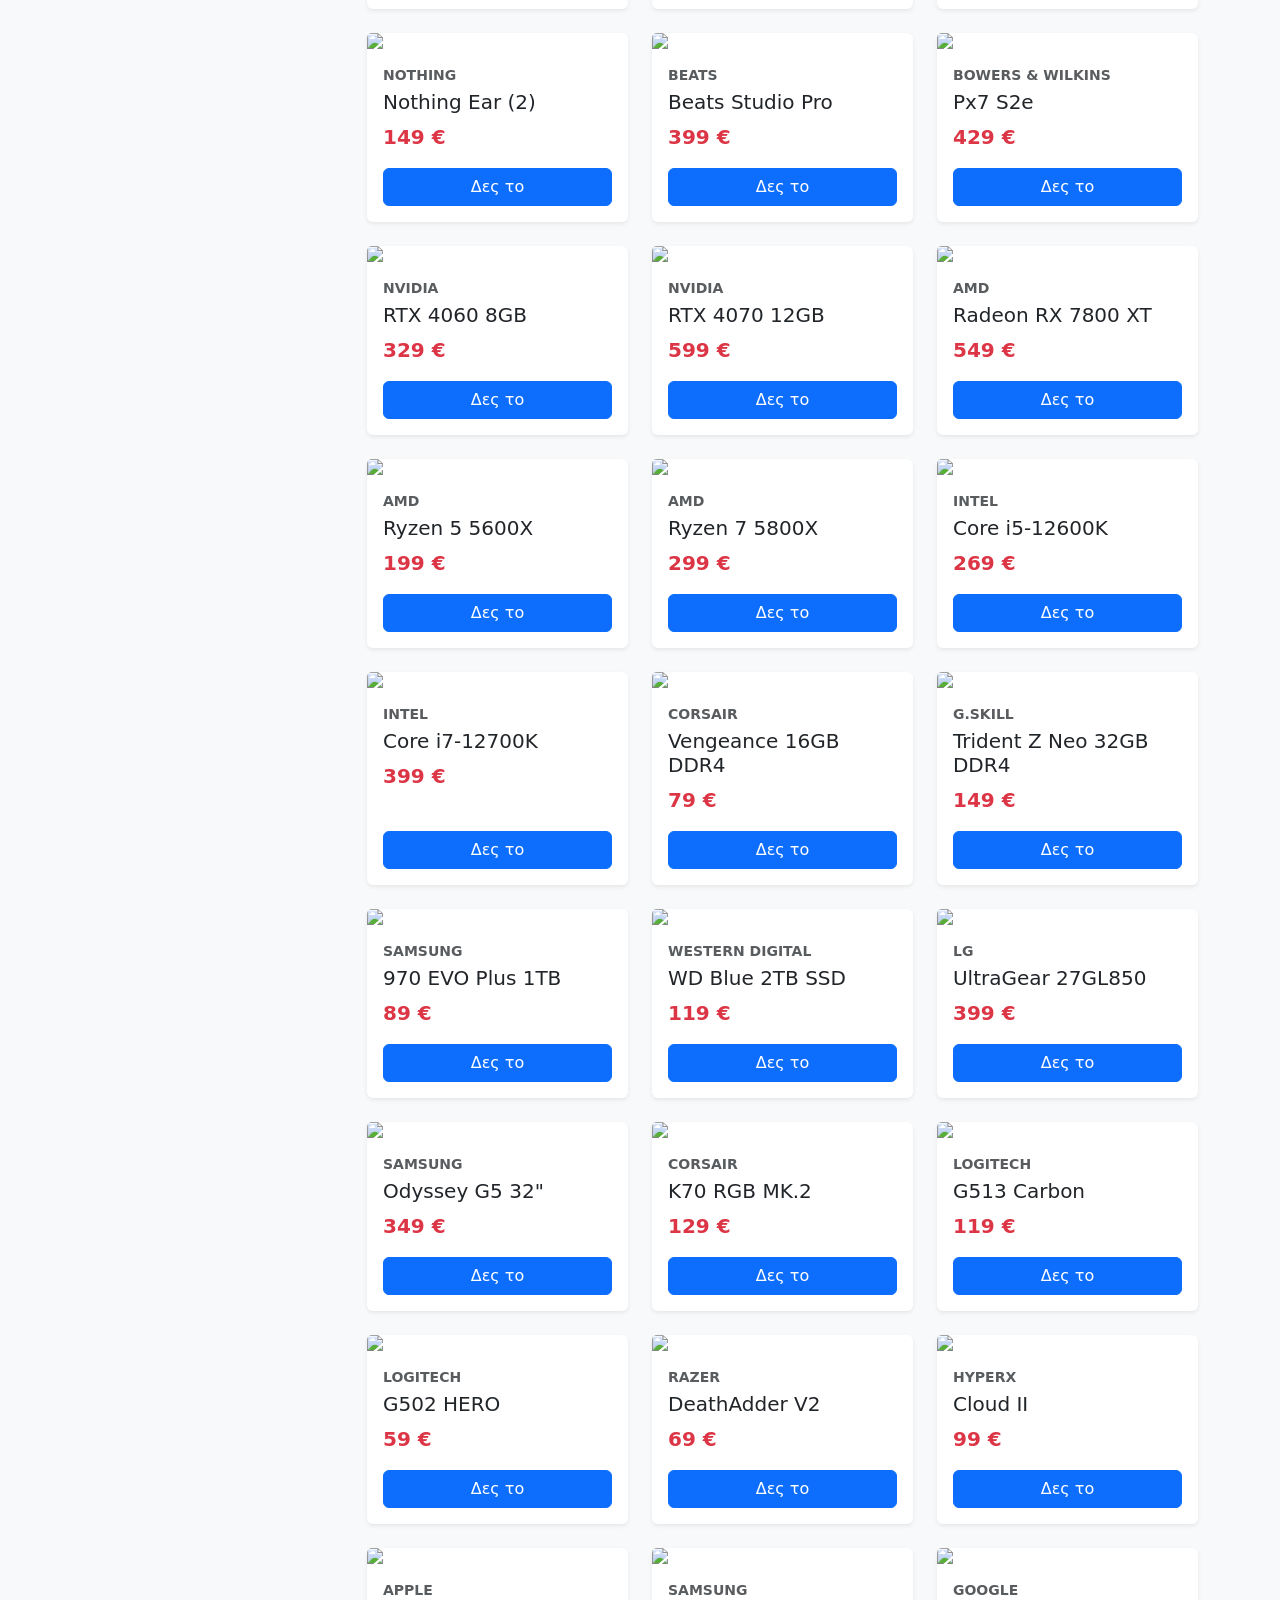
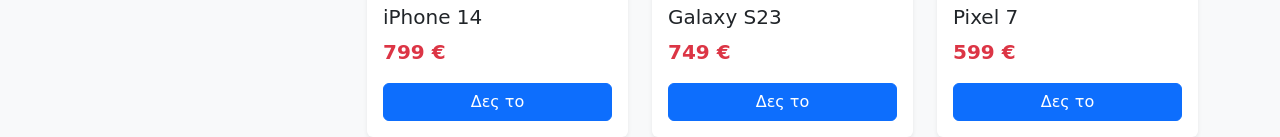
==== commit 8454760a: "Adding the database products." ====
--- a/fake_site/index.html
+++ b/fake_site/index.html
@@ -89,14 +89,20 @@
             <div class="card p-3 shadow-sm border-0 sticky-top" style="top: 80px;">
                 <h5 class="mb-3">Κατηγορίες</h5>
                 <div class="d-grid gap-2">
-                    <button class="btn btn-outline-dark text-start active" onclick="filterProducts('all', this)">📦 Όλα</button>
-                    <button class="btn btn-outline-dark text-start" onclick="filterProducts('laptops', this)">💻 Laptops</button>
-                    <button class="btn btn-outline-dark text-start" onclick="filterProducts('phones', this)">📱 Smartphones</button>
-                    <button class="btn btn-outline-dark text-start" onclick="filterProducts('audio', this)">🎧 Ήχος</button>
+                    <button class="btn btn-outline-dark text-start active" onclick="filterProducts('all', this)"> 📦 Όλα</button>
+                    <button class="btn btn-outline-dark text-start" onclick="filterProducts('laptops', this)"> 💻 Laptops</button>
+                    <button class="btn btn-outline-dark text-start" onclick="filterProducts('phones', this)"> 📱 Smartphones</button>
+                    <button class="btn btn-outline-dark text-start" onclick="filterProducts('gpus', this)"> 🎮 Κάρτες Γραφικών</button>
+                    <button class="btn btn-outline-dark text-start" onclick="filterProducts('cpus', this)"> 🧠 Επεξεργαστές</button>
+                    <button class="btn btn-outline-dark text-start" onclick="filterProducts('ram', this)"> ⚡ Μνήμες RAM</button>
+                    <button class="btn btn-outline-dark text-start" onclick="filterProducts('storage', this)"> 💾 Σκληροί Δίσκοι</button>
+                    <button class="btn btn-outline-dark text-start" onclick="filterProducts('monitors', this)"> 🖥️ Οθόνες</button>
+                    <button class="btn btn-outline-dark text-start" onclick="filterProducts('keyboards', this)"> ⌨️ Πληκτρολόγια</button>
+                    <button class="btn btn-outline-dark text-start" onclick="filterProducts('mice', this)"> 🖱️ Ποντίκια</button>
+                    <button class="btn btn-outline-dark text-start" onclick="filterProducts('audio', this)"> 🔊 Είδη Ήχου</button>
                 </div>
             </div>
         </div>
-
         <div class="col-md-9">
             <h2 id="category-title" class="mb-4">Όλα τα Προϊόντα</h2>
             <div id="product-grid" class="row row-cols-1 row-cols-md-3 g-4"></div>
@@ -205,7 +211,7 @@
 
     // audio
     {
-        id: 5, category: 'audio', brand: 'Sony', title: 'WH-1000XM5', price: '349 €', 
+        id: 5, category: 'audio', brand: 'Sony', title: 'WH-1000XM5', price: '399 €', 
         image: 'https://m.media-amazon.com/images/I/61BGLYEN-xL._AC_UF894,1000_QL80_.jpg',
         specs: { type: 'Over-Ear', anc: 'Κορυφαίο', battery: '30 Ώρες', connection: 'Bluetooth 5.2', feature: 'Multipoint' },
         reviews: ['Απόλυτη ησυχία στο μετρό.', 'Λίγο άβολα με γυαλιά.', 'Ο ήχος είναι κρύσταλλο.']
@@ -217,7 +223,7 @@
         reviews: ['Τα πιο άνετα ακουστικά.', 'Το Immersive Audio είναι εντυπωσιακό.', 'Η μπαταρία θα μπορούσε να είναι καλύτερη.']
     },
     {
-        id: 15, category: 'audio', brand: 'Apple', title: 'AirPods Pro 2', price: '279 €', 
+        id: 15, category: 'audio', brand: 'Apple', title: 'AirPods Pro 2', price: '249 €', 
         image: 'https://c.scdn.gr/ds/c2c/item_images/h-RY01n82jFr/thumbnail_20260103040127_92cdaa91.jpeg',
         specs: { type: 'In-Ear', anc: '2x Καλύτερο', battery: '6+30 Ώρες', connection: 'Bluetooth 5.3', feature: 'H2 Chip' },
         reviews: ['Συνδέονται ακαριαία με iPhone.', 'Το ANC είναι μαγικό για το μέγεθος.', 'Πέφτουν από τα αυτιά μου στο τρέξιμο.']
@@ -275,6 +281,167 @@
         image: 'https://static1.apothema.gr/files/productImages/s/bowers-wilkins-px7-s2e-asyrmata-bluetooth-over-ear-akoustika-me-30-ores-leitourgias-mayra-14-fp44520-6440551.jpg',
         specs: { type: 'Over-Ear', anc: 'Υβριδικό', battery: '30 Ώρες', connection: 'aptX Adaptive', design: 'Premium Υλικά' },
         reviews: ['Πολυτέλεια στο χέρι και στο αυτί.', 'Ο ήχος είναι για audiophiles.', 'Ακριβά αλλά αξίζουν.']
+    },
+    // =========================
+    // GPUS (Κάρτες Γραφικών)
+    // =========================
+    {
+        id: 25, category: 'gpus', brand: 'NVIDIA', title: 'RTX 4060 8GB', price: '329 €', 
+        image: 'https://d.scdn.gr/images/sku_main_images/043711/43711724/20230630094808_gigabyte_geforce_rtx_4060_8gb_gddr6_eagle_oc_karta_grafikon_gv_n4060eagle_oc_8gd.jpeg',
+        specs: { memory: '8GB GDDR6', ports: 'HDMI, 3x DP', power: '115W TDP', feature: 'DLSS 3.0' },
+        reviews: ['Τέλεια επιλογή για 1080p gaming.', 'Αθόρυβη και δροσερή.', 'Λίγη VRAM για το μέλλον.']
+    },
+    {
+        id: 26, category: 'gpus', brand: 'NVIDIA', title: 'RTX 4070 12GB', price: '599 €', 
+        image: 'https://www.e-shop.gr/images/PER/BIG/PER.607402.jpg',
+        specs: { memory: '12GB GDDR6X', ports: 'HDMI, 3x DP', power: '200W TDP', feature: 'Ray Tracing' },
+        reviews: ['Ό,τι πρέπει για 1440p οθόνες.', 'Μικρό μέγεθος, χωράει παντού.', 'Ακριβούτσικη για αυτά που προσφέρει.']
+    },
+    {
+        id: 27, category: 'gpus', brand: 'AMD', title: 'Radeon RX 7800 XT', price: '549 €', 
+        image: 'https://www.e-shop.gr/images/PER/BIG/PER.232261.jpg',
+        specs: { memory: '16GB GDDR6', ports: 'HDMI 2.1, DP 2.1', power: '263W TDP', feature: 'FSR 3' },
+        reviews: ['Κορυφαίο VFM για 1440p.', 'Περισσότερη μνήμη από την 4070.', 'Υστερεί ελαφρώς στο Ray Tracing.']
+    },
+
+    // =========================
+    // CPUS (Επεξεργαστές)
+    // =========================
+    {
+        id: 28, category: 'cpus', brand: 'AMD', title: 'Ryzen 5 5600X', price: '199 €', 
+        image: 'https://www.amd.com/content/dam/amd/en/images/products/processors/ryzen/2505503-ryzen-5-5600x.jpg',
+        specs: { cores: '6 Cores / 12 Threads', socket: 'AM4', clock: 'Up to 4.6GHz', cooler: 'Wraith Stealth' },
+        reviews: ['Ακόμα κρατάει γερά στο gaming.', 'Δεν ζεσταίνεται καθόλου.', 'Ιδανικό για budget builds.']
+    },
+    {
+        id: 29, category: 'cpus', brand: 'AMD', title: 'Ryzen 7 5800X', price: '299 €', 
+        image: 'https://www.e-active.gr/pub/media/catalog/product/cache/e3737e95c44d4fd25a472509b026ccfa/a/m/amd-ryzen-7-5800x-box.jpg',
+        specs: { cores: '8 Cores / 16 Threads', socket: 'AM4', clock: 'Up to 4.7GHz', tdp: '105W' },
+        reviews: ['Δύναμη στο multitasking.', 'Θέλει καλή ψύκτρα γιατί ανεβάζει θερμοκρασίες.', 'Value for money.']
+    },
+    {
+        id: 30, category: 'cpus', brand: 'Intel', title: 'Core i5-12600K', price: '269 €', 
+        image: 'https://cdn.panacompu.com/cdn-img/pv/intel-core-i5-12600k-box-and-chipset-back.jpg?width=550&height=400&fixedwidthheight=false',
+        specs: { cores: '10 Cores (6P+4E)', socket: 'LGA 1700', clock: 'Up to 4.9GHz', graphics: 'UHD 770' },
+        reviews: ['Εξαιρετικό single-core performance.', 'Σηκώνει τα πάντα.', 'Δεν έχει ψύκτρα στο κουτί.']
+    },
+    {
+        id: 31, category: 'cpus', brand: 'Intel', title: 'Core i7-12700K', price: '399 €', 
+        image: 'https://i.pcmag.com/imagery/reviews/07rfvBq3YYV4bfaooOD3INP-4.fit_lim.size_1050x.jpg',
+        specs: { cores: '12 Cores (8P+4E)', socket: 'LGA 1700', clock: 'Up to 5.0GHz', graphics: 'UHD 770' },
+        reviews: ['Τέρας για video editing.', 'Γρήγορο και σταθερό.', 'Καίει αρκετό ρεύμα σε full load.']
+    },
+
+    // =========================
+    // RAM
+    // =========================
+    {
+        id: 32, category: 'ram', brand: 'Corsair', title: 'Vengeance 16GB DDR4', price: '79 €', 
+        image: 'https://a.scdn.gr/images/sku_images/051664/51664632/20211102145207_ff0d8484.jpeg',
+        specs: { capacity: '16GB (2x8GB)', speed: '3200MHz', cas: 'CL16', profile: 'Low Profile' },
+        reviews: ['Αξιόπιστη, χωράει κάτω από μεγάλες ψύκτρες.', 'Το XMP δούλεψε με τη μία.', 'Χωρίς RGB, κλασική.']
+    },
+    {
+        id: 33, category: 'ram', brand: 'G.Skill', title: 'Trident Z Neo 32GB DDR4', price: '149 €', 
+        image: 'https://www.tradeinn.com/f/13806/138060577/g.skill-trident-z-neo-32gb-2x16gb-ddr4-3600mhz-rgb-ram.webp',
+        specs: { capacity: '32GB (2x16GB)', speed: '3600MHz', cas: 'CL16', feature: 'RGB Sync' },
+        reviews: ['Πανέμορφος φωτισμός.', 'Άπλετη μνήμη για βαριά προγράμματα.', 'Ιδανική για Ryzen συστήματα.']
+    },
+
+    // =========================
+    // STORAGE
+    // =========================
+    {
+        id: 34, category: 'storage', brand: 'Samsung', title: '970 EVO Plus 1TB', price: '89 €', 
+        image: 'https://gfx3.senetic.com/akeneo-catalog/f/8/a/1/f8a1845c5d351be6d36ab5574ee5263428b72a99_1045206_MZ_V7S1T0BW_image7.jpg',
+        specs: { type: 'M.2 NVMe', interface: 'PCIe 3.0', read: '3500 MB/s', write: '3300 MB/s' },
+        reviews: ['Τα Windows ανοίγουν αστραπιαία.', 'Εγγύηση η Samsung.', 'Θερμαίνεται ελαφρώς σε βαριά χρήση.']
+    },
+    {
+        id: 35, category: 'storage', brand: 'Western Digital', title: 'WD Blue 2TB SSD', price: '119 €', 
+        image: 'https://www.priveshop.gr/public/img/products/75476_20240130132350.jpeg',
+        specs: { type: '2.5" SATA', capacity: '2TB', read: '560 MB/s', write: '530 MB/s' },
+        reviews: ['Τεράστιος χώρος για games.', 'Αθόρυβος και κρύος.', 'Η ταχύτητα είναι απλά ΟΚ για σημερινά δεδομένα.']
+    },
+
+    // =========================
+    // MONITORS (Οθόνες)
+    // =========================
+    {
+        id: 36, category: 'monitors', brand: 'LG', title: 'UltraGear 27GL850', price: '399 €', 
+        image: 'https://assets.kotsovolos.gr/product/222040-b.jpg',
+        specs: { screen: '27" Nano IPS', resolution: '2560 x 1440', hz: '144Hz', response: '1ms' },
+        reviews: ['Τα χρώματα είναι ολοζώντανα.', 'Καθόλου ghosting στα games.', 'Το μαύρο δεν είναι πολύ βαθύ λόγω IPS.']
+    },
+    {
+        id: 37, category: 'monitors', brand: 'Samsung', title: 'Odyssey G5 32"', price: '349 €', 
+        image: 'https://images.samsung.com/is/image/samsung/p6pim/za/ls32cg552euxen/gallery/za-odyssey-g5-32g55c-496255-ls32cg552euxen-547857001?$Q90_1248_936_F_PNG$',
+        specs: { screen: '32" VA Curved', resolution: '2560 x 1440', hz: '144Hz', curve: '1000R' },
+        reviews: ['Απόλυτη βύθιση στο παιχνίδι λόγω κυρτότητας.', 'Τρομερή αντίθεση (contrast).', 'Η βάση δεν έχει ρύθμιση ύψους.']
+    },
+
+    // =========================
+    // KEYBOARDS
+    // =========================
+    {
+        id: 38, category: 'keyboards', brand: 'Corsair', title: 'K70 RGB MK.2', price: '129 €', 
+        image: 'https://ggalaxy.gr/media/catalog/product/cache/0cc6d5d0cb45d44e6222ecf5ecf5655f/c/o/corsair-k70-rgb-mk2-low-profile-rapidfire-mechanical-gaming-keyboard-gr-1-mini.jpg',
+        specs: { type: 'Mechanical', switches: 'Cherry MX Red', frame: 'Aluminum', feature: 'Wrist Rest' },
+        reviews: ['Η ποιότητα κατασκευής είναι κορυφή.', 'Πολύ καλό λογισμικό iCUE.', 'Το καλώδιο είναι χοντρό και δύσκαμπτο.']
+    },
+    {
+        id: 39, category: 'keyboards', brand: 'Logitech', title: 'G513 Carbon', price: '119 €', 
+        image: 'https://cdn.ozon.gr/media/catalog/product/cache/1/image/9df78eab33525d08d6e5fb8d27136e95/g/e/983dde98766bf67f3aa56dc19321618b/mixaniko-pliktrologio-logitech---g513-carbon--gx-brown--rgb--mauro-30.jpg',
+        specs: { type: 'Mechanical', switches: 'GX Brown (Tactile)', frame: 'Carbon Alloy', feature: 'Memory Foam Rest' },
+        reviews: ['Το μαξιλαράκι καρπού είναι το πιο άνετο.', 'Δεν ακούγεται πολύ κατά την πληκτρολόγηση.', 'Ο φωτισμός είναι διακριτικός.']
+    },
+
+    // =========================
+    // MICE
+    // =========================
+    {
+        id: 40, category: 'mice', brand: 'Logitech', title: 'G502 HERO', price: '59 €', 
+        image: 'https://www.logitechg.com/content/dam/gaming/en/non-braid/hyjal-g502-hero/2025/g502-hero-mouse-top-angle-gallery-1.png',
+        specs: { sensor: 'HERO 25K', dpi: '25.600', buttons: '11 Programmable', weight: 'Adjustable' },
+        reviews: ['Το τέλειο σχήμα για το χέρι.', 'Τα βαρίδια βοηθάνε πολύ.', 'Το λογισμικό G Hub έχει θεματάκια.']
+    },
+    {
+        id: 41, category: 'mice', brand: 'Razer', title: 'DeathAdder V2', price: '69 €', 
+        image: 'https://assets.razerzone.com/eeimages/support/products/1612/1612_razerdeathadderv2.png',
+        specs: { sensor: 'Focus+', dpi: '20.000', switches: 'Optical', weight: '82g' },
+        reviews: ['Ανάλαφρο και γρήγορο.', 'Τα κλικ είναι πολύ ικανοποιητικά.', 'Ιδανικό για FPS παιχνίδια.']
+    },
+
+    // =========================
+    // HEADPHONES (Σημείωση: Τα 43 & 44 υπήρχαν στην παλιά λίστα, τα βάζω για να ταιριάζει με τη βάση Python)
+    // =========================
+    {
+        id: 42, category: 'audio', brand: 'HyperX', title: 'Cloud II', price: '99 €', 
+        image: 'https://b.scdn.gr/images/sku_main_images/020312/20312949/xlarge_20190930124525_hyperx_cloud_ii_red.jpeg',
+        specs: { type: 'Over-Ear', connection: 'Wired (USB/3.5mm)', sound: '7.1 Surround', mic: 'Detachable' },
+        reviews: ['Τα φοράς για ώρες και τα ξεχνάς.', 'Πολύ καλή ηχομόνωση.', 'Το 7.1 είναι λίγο ψεύτικο.']
+    },
+
+    // =========================
+    // PHONES
+    // =========================
+    {
+        id: 43, category: 'phones', brand: 'Apple', title: 'iPhone 14', price: '799 €', 
+        image: 'https://bbpcdn.pstatic.gr/bpimg36/76mBm/1SYzV1_SX340/1728492731/apple-iphone-14-128gb.webp',
+        specs: { cpu: 'A15 Bionic', ram: '6GB', storage: '128GB', camera: '12MP Dual', battery: '3279mAh' },
+        reviews: ['Σταθερή αξία, δεν κολλάει ποτέ.', 'Λίγες αλλαγές από το 13.', 'Τέλεια λήψη βίντεο.']
+    },
+    {
+        id: 44, category: 'phones', brand: 'Samsung', title: 'Galaxy S23', price: '749 €', 
+        image: 'https://cdn.shopflix.gr/products/SFA-08179961/images/530/images_by_date_2023_August_smartphones_fix_import_SF_08179961.jpeg',
+        specs: { cpu: 'Snapdragon 8 Gen 2', ram: '8GB', storage: '256GB', camera: '50MP (main)', battery: '3900mAh' },
+        reviews: ['Τέλειο μέγεθος για το χέρι.', 'Η μπαταρία βελτιώθηκε πολύ.', 'Οι κάμερες είναι κορυφή.']
+    },
+    {
+        id: 45, category: 'phones', brand: 'Google', title: 'Pixel 7', price: '599 €', 
+        image: 'https://d2e6ccujb3mkqf.cloudfront.net/35fef6fb-df24-484b-b4d0-95b235303cf2.jpg',
+        specs: { cpu: 'Tensor G2', ram: '8GB', storage:'128GB', camera: '50MP + 12MP', battery: '4355mAh' },
+        reviews: ['Το καλύτερο point-and-shoot κινητό.', 'Καθαρό Android χωρίς bloatware.', 'Ο αισθητήρας δακτυλικού έχει θεματάκια.']
     }
 ];
 
@@ -301,15 +468,23 @@
         }
 
         // filters
+        const categoryTitles = {
+            'laptops': 'Laptops', 'phones': 'Smartphones', 'gpus': 'Κάρτες Γραφικών',
+            'cpus': 'Επεξεργαστές', 'ram': 'Μνήμες RAM', 'storage': 'Σκληροί Δίσκοι',
+            'monitors': 'Οθόνες', 'keyboards': 'Πληκτρολόγια', 'mice': 'Ποντίκια',
+            'audio': 'Είδη Ήχου'
+        };
+
         function filterProducts(category, btn) {
             document.querySelectorAll('.btn-outline-dark').forEach(b => b.classList.remove('active'));
             btn.classList.add('active');
-            
+
             if (category === 'all') {
                 title.innerText = "Όλα τα Προϊόντα";
                 displayProducts(products);
             } else {
-                title.innerText = category.charAt(0).toUpperCase() + category.slice(1);
+                // Χρησιμοποιεί το λεξικό για να βάλει ωραίο ελληνικό τίτλο!
+                title.innerText = categoryTitles[category] || category; 
                 const filtered = products.filter(p => p.category === category);
                 displayProducts(filtered);
             }
